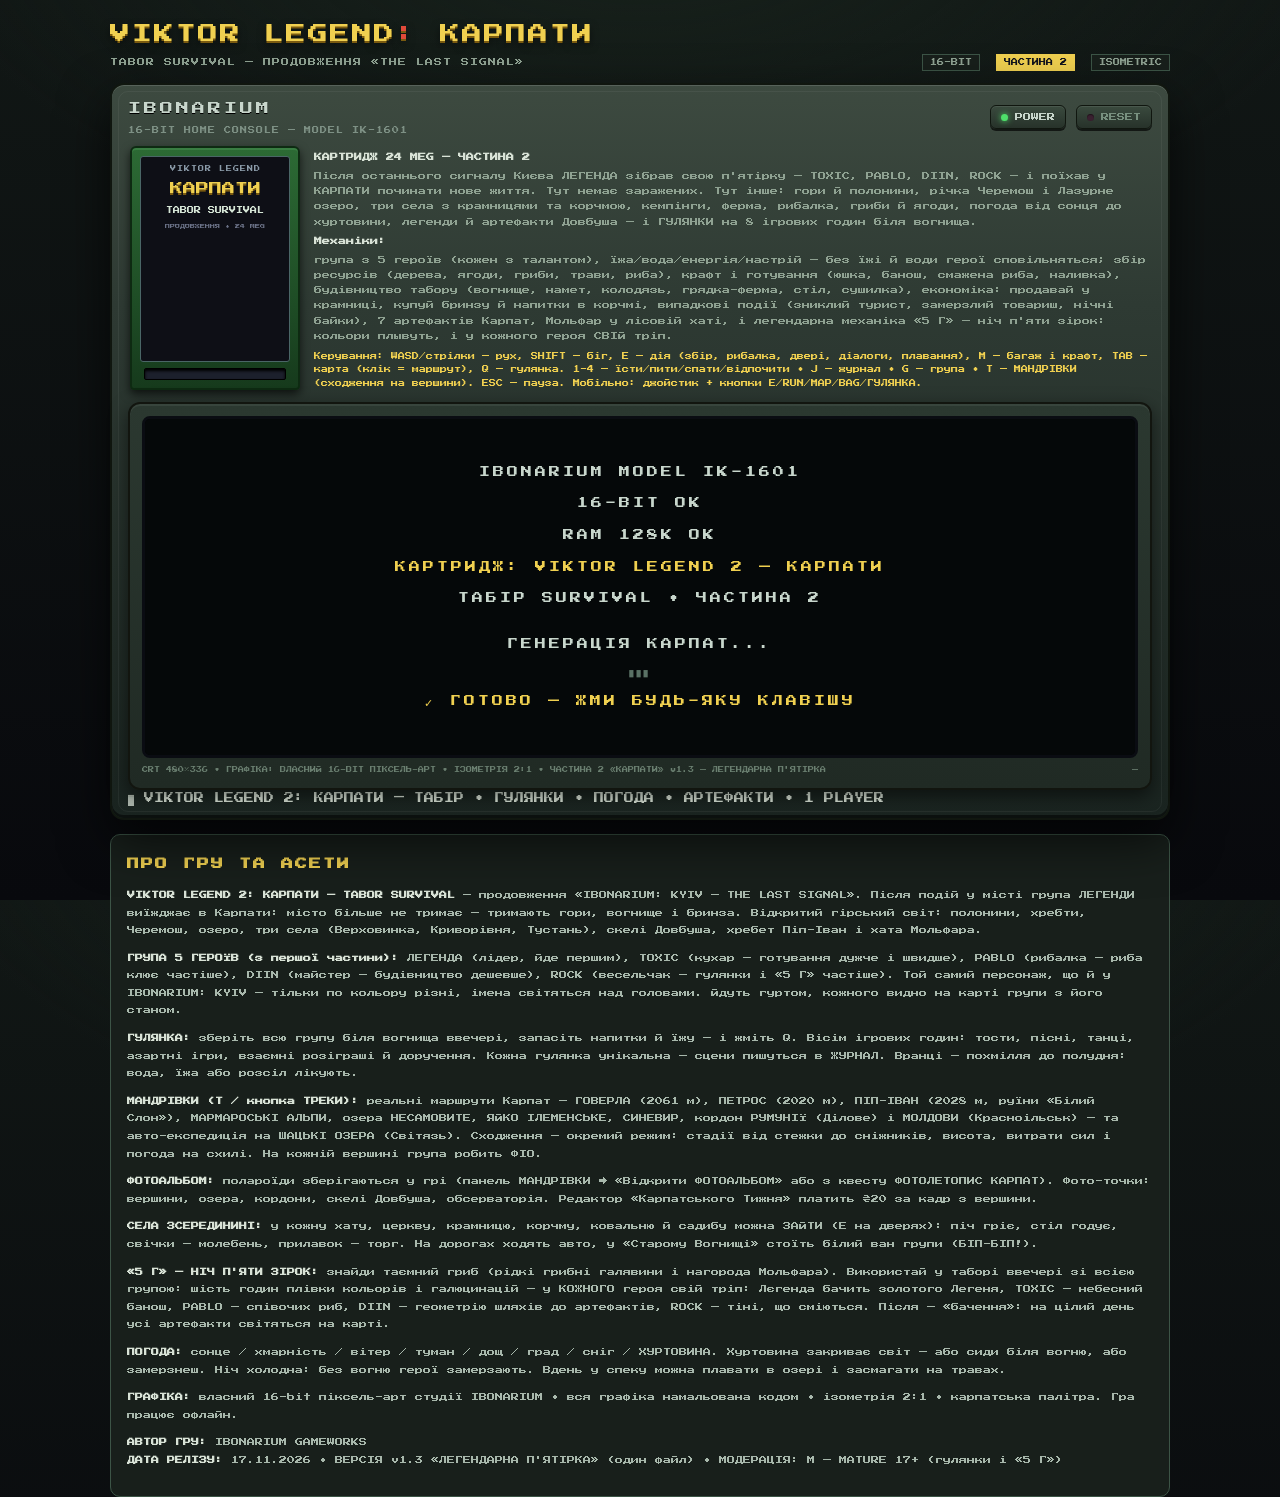
==== index.dev.html @ 7508c74d "Add files via upload" ====
<!DOCTYPE html>
<html lang="uk">
<head>
<meta charset="UTF-8">
<meta name="viewport" content="width=device-width, initial-scale=1, maximum-scale=1, user-scalable=no">
<title>VIKTOR LEGEND 2: КАРПАТИ — TABOR SURVIVAL • 16-BIT</title>
<link rel="preconnect" href="https://fonts.googleapis.com">
<link rel="preconnect" href="https://fonts.gstatic.com" crossorigin>
<link href="https://fonts.googleapis.com/css2?family=Press+Start+2P&display=swap" rel="stylesheet">
<link rel="stylesheet" href="style.css?v=13">
</head>
<body>
<div id="shell">
  <header id="pagehead">
    <div class="ph-l">
      <span class="ph-t1">VIKTOR LEGEND<span class="ph-dot">:</span> КАРПАТИ</span>
      <span class="ph-t2">TABOR SURVIVAL — ПРОДОВЖЕННЯ «THE LAST SIGNAL»</span>
    </div>
    <div class="ph-r">
      <span class="ph-badge">16-BIT</span>
      <span class="ph-badge gold">ЧАСТИНА 2</span>
      <span class="ph-badge">ISOMETRIC</span>
    </div>
  </header>

  <div id="console">
    <div id="console-top">
      <div class="cbrand">
        <span class="cb1">IBONARIUM</span>
        <span class="cb2">16-BIT HOME CONSOLE — MODEL IK-1601</span>
      </div>
      <div class="cctl">
        <button id="btn-power" class="cbtn active" title="Живлення"><i class="led"></i><span>POWER</span></button>
        <button id="btn-reset" class="cbtn" title="Перезапуск гри"><i class="led"></i><span>RESET</span></button>
      </div>
    </div>

    <div id="cartrow">
      <div id="cart">
        <div id="cart-label">
          <span class="cl-top">VIKTOR LEGEND</span>
          <span class="cl-mid">КАРПАТИ</span>
          <span class="cl-low">TABOR SURVIVAL</span>
          <span class="cl-foot">ПРОДОВЖЕННЯ • 24 MEG</span>
        </div>
        <div id="cart-slot"></div>
      </div>
      <div id="cart-info">
        <b>КАРТРИДЖ 24 MEG — ЧАСТИНА 2</b>
        Після останнього сигналу Києва ЛЕГЕНДА зібрав свою п'ятірку — TOXIC, PABLO, DIIN, ROCK — і поїхав у КАРПАТИ починати нове життя. Тут немає заражених. Тут інше: гори й полонини, річка Черемош і Лазурне озеро, три села з крамницями та корчмою, кемпінги, ферма, рибалка, гриби й ягоди, погода від сонця до хуртовини, легенди й артефакти Довбуша — і ГУЛЯНКИ на 8 ігрових годин біля вогнища.
        <b>Механіки:</b> група з 5 героїв (кожен з талантом), їжа/вода/енергія/настрій — без їжі й води герої сповільняться; збір ресурсів (дерева, ягоди, гриби, трави, риба), крафт і готування (юшка, банош, смажена риба, наливка), будівництво табору (вогнище, намет, колодязь, грядка-ферма, стіл, сушилка), економіка: продавай у крамниці, купуй бринзу й напитки в корчмі, випадкові події (зниклий турист, замерзлий товариш, нічні байки), 7 артефактів Карпат, Мольфар у лісовій хаті, і легендарна механіка «5 Г» — ніч п'яти зірок: кольори плывуть, і у кожного героя СВІЙ тріп.
        <span class="cart-warn">Керування: WASD/стрілки — рух, SHIFT — біг, E — дія (збір, рибалка, двері, діалоги, плавання), M — багаж і крафт, TAB — карта (клік = маршрут), Q — гулянка. 1-4 — їсти/пити/спати/відпочити • J — журнал • G — група • T — МАНДРІВКИ (сходження на вершини). ESC — пауза. Мобільно: джойстик + кнопки E/RUN/MAP/BAG/ГУЛЯНКА.</span>
      </div>
    </div>

    <div id="tv">
      <div id="crt">
        <canvas id="game" width="480" height="336"></canvas>
        <div id="scanlines"></div>
        <div id="vign"></div>
        <button id="btn-fs-crt" title="На все вікно (V / подвійний клік)">⛶</button>
        <div id="dpad"><div id="dpad-stick"><div id="dpad-knob"></div></div></div>
        <div id="tbtns">
          <div class="tbn" data-tk="a">E</div>
          <div class="tbn" data-tk="h">RUN</div>
          <div class="tbn" data-tk="c">MAP</div>
          <div class="tbn" data-tk="d">BAG</div>
          <div class="tbn" data-tk="g">ГРУПА</div>
          <div class="tbn q" data-tk="q">ГУЛЯНКА</div>
          <div class="tbn" data-tk="t">ТРЕКИ</div>
        </div>

        <div id="hud" class="hidden">
          <div id="hud-tl">
            <canvas id="face" width="46" height="46"></canvas>
            <div id="hud-bars">
              <div class="bname">ЛЕГЕНДА — ЛІДЕР</div>
              <div class="bar hp"><i id="bar-hp"></i><u>СИЛИ</u></div>
              <div class="bar-row">
                <div class="bar mini hu"><i id="bar-hu"></i></div>
                <div class="bar mini wa"><i id="bar-wa"></i></div>
                <div class="bar mini mo"><i id="bar-mo"></i></div>
              </div>
              <div class="bar-row lbls"><span>ЇЖА</span><span>ВОДА</span><span>НАСТРІЙ</span></div>
              <div id="hud-team"></div>
            </div>
          </div>

          <div id="hud-tr">
            <div id="hud-day">ДЕНЬ 1 <span id="hud-clock">08:00</span> <span id="hud-wx" class="wxs">СОНЦЕ</span> <b id="hud-money">₴0</b></div>
            <canvas id="minimap" width="120" height="120"></canvas>
            <div id="hud-mission">
              <span class="mflag"></span>
              <div id="hud-mtitle">...</div>
            </div>
            <div id="hud-mob"></div>
          </div>

          <div id="hud-alert" class="hidden"></div>

          <div id="hotbar">
            <div class="slot" data-i="0"><b>1</b><span>ЇСТИ</span></div>
            <div class="slot" data-i="1"><b>2</b><span>ПИТИ</span></div>
            <div class="slot" data-i="2"><b>3</b><span>СПАТИ</span></div>
            <div class="slot" data-i="3"><b>4</b><span>ВІДПОЧ.</span></div>
          </div>

          <div id="prompt" class="hidden"></div>
          <div id="log"></div>
          <div id="banner" class="hidden"></div>
        </div>

        <div id="ui">
          <div id="boot" class="screen"></div>

          <div id="title" class="screen hidden">
            <canvas id="logo" width="320" height="150"></canvas>
            <div id="menu"></div>
            <div id="title-foot">© 199X IBONARIUM GAMES • КАРПАТИ • 16-BIT ISOMETRIC SURVIVAL</div>
          </div>

          <div id="dlg" class="screen hidden">
            <div id="dlg-box">
              <div id="dlg-name">—</div>
              <div id="dlg-text">—</div>
              <div id="dlg-opts"></div>
            </div>
          </div>

          <div id="panel" class="screen hidden">
            <div id="panel-box">
              <div id="panel-head"><span id="panel-title">—</span><b id="panel-x">ESC — ЗАКРИТИ</b></div>
              <div id="panel-body"></div>
            </div>
          </div>

          <div id="scene" class="screen hidden">
            <div id="scene-box">
              <div id="scene-icon">🔥</div>
              <div id="scene-title">—</div>
              <div id="scene-text">—</div>
              <div id="scene-foot">ДАЛІ ▶ (E / клік)</div>
            </div>
          </div>

          <div id="fade" class="hidden"></div>
        </div>
      </div>
      <div id="tv-foot">
        <span>CRT 480×336 • ГРАФІКА: ВЛАСНИЙ 16-BIT ПІКСЕЛЬ-АРТ • ІЗОМЕТРІЯ 2:1 • ЧАСТИНА 2 «КАРПАТИ» v1.3 — ЛЕГЕНДАРНА П'ЯТІРКА</span>
        <span id="fps">—</span>
      </div>
    </div>

    <div id="console-foot">
      <span>▓ VIKTOR LEGEND 2: КАРПАТИ — ТАБІР • ГУЛЯНКИ • ПОГОДА • АРТЕФАКТИ • 1 PLAYER</span>
    </div>
  </div>

  <section id="about">
    <h3>ПРО ГРУ ТА АСЕТИ</h3>
    <p><b>VIKTOR LEGEND 2: КАРПАТИ — TABOR SURVIVAL</b> — продовження «IBONARIUM: KYIV — THE LAST SIGNAL». Після подій у місті група ЛЕГЕНДИ виїжджає в Карпати: місто більше не тримає — тримають гори, вогнище і бринза. Відкритий гірський світ: полонини, хребти, Черемош, озеро, три села (Верховинка, Криворівня, Тустань), скелі Довбуша, хребет Піп-Іван і хата Мольфара.</p>
    <p><b>ГРУПА 5 ГЕРОЇВ (з першої частини):</b> ЛЕГЕНДА (лідер, йде першим), TOXIC (кухар — готування дужче і швидше), PABLO (рибалка — риба клює частіше), DIIN (майстер — будівництво дешевше), ROCK (весельчак — гулянки і «5 Г» частіше). Той самий персонаж, що й у IBONARIUM: KYIV — тільки по кольору різні, імена світяться над головами. Йдуть гуртом, кожного видно на карті групи з його станом.</p>
    <p><b>ГУЛЯНКА:</b> зберіть всю групу біля вогнища ввечері, запасіть напитки й їжу — і жміть Q. Вісім ігрових годин: тости, пісні, танці, азартні ігри, взаємні розіграші й доручення. Кожна гулянка унікальна — сцени пишуться в ЖУРНАЛ. Вранці — похмілля до полудня: вода, їжа або розсіл лікують.</p>
    <p><b>МАНДРІВКИ (T / кнопка ТРЕКИ):</b> реальні маршрути Карпат — ГОВЕРЛА (2061 м), ПЕТРОС (2020 м), ПІП-ІВАН (2028 м, руїни «Білий Слон»), МАРМАРОСЬКІ АЛЬПИ, озера НЕСАМОВИТЕ, ЯЙКО ІЛЕМЕНСЬКЕ, СИНЕВИР, кордон РУМУНІЇ (Ділове) і МОЛДОВИ (Красноільськ) — та авто-експедиція на ШАЦЬКІ ОЗЕРА (Світязь). Сходження — окремий режим: стадії від стежки до сніжників, висота, витрати сил і погода на схилі. На кожній вершині група робить ФІО.</p>
  <p><b>ФОТОАЛЬБОМ:</b> полароїди зберігаються у грі (панель МАНДРІВКИ → «Відкрити ФОТОАЛЬБОМ» або з квесту ФОТОЛЕТОПИС КАРПАТ). Фото-точки: вершини, озера, кордони, скелі Довбуша, обсерваторія. Редактор «Карпатського Тижня» платить ₴20 за кадр з вершини.</p>
  <p><b>СЕЛА ЗСЕРЕДИНИНІ:</b> у кожну хату, церкву, крамницю, корчму, ковальню й садибу можна ЗАЙТИ (E на дверях): піч гріє, стіл годує, свічки — молебень, прилавок — торг. На дорогах ходять авто, у «Старому Вогнищі» стоїть білий ван групи (БІП-БІП!).</p>
  <p><b>«5 Г» — НІЧ П'ЯТИ ЗІРОК:</b> знайди таємний гриб (рідкі грибні галявини і нагорода Мольфара). Використай у таборі ввечері зі всією групою: шість годин плівки кольорів і галюцинацій — у КОЖНОГО героя свій тріп: Лєгенда бачить золотого Легеня, TOXIC — небесний банош, PABLO — співочих риб, DIIN — геометрію шляхів до артефактів, ROCK — тіні, що сміються. Після — «бачення»: на цілий день усі артефакти світяться на карті.</p>
    <p><b>ПОГОДА:</b> сонце / хмарність / вітер / туман / дощ / град / сніг / ХУРТОВИНА. Хуртовина закриває світ — або сиди біля вогню, або замерзнеш. Ніч холодна: без вогню герої замерзають. Вдень у спеку можна плавати в озері і засмагати на травах.</p>
    <p><b>ГРАФІКА:</b> власний 16-bit піксель-арт студії IBONARIUM • вся графіка намальована кодом • ізометрія 2:1 • карпатська палітра. Гра працює офлайн.</p>
    <p><b>АВТОР ГРУ:</b> IBONARIUM GAMEWORKS<br><b>ДАТА РЕЛІЗУ:</b> 17.11.2026 • ВЕРСІЯ v1.3 «ЛЕГЕНДАРНА П'ЯТІРКА» (один файл) • МОДЕРАЦІЯ: M — MATURE 17+ (гулянки і «5 Г»)</p>
  </section>
</div>
<script src="js/palette.js?v=13"></script>
<script src="js/audio.js?v=13"></script>
<script src="js/v5assets.js?v=13"></script>
<script src="js/sprites.js?v=13"></script>
<script src="js/world.js?v=13"></script>
<script src="js/ents.js?v=13"></script>
<script src="js/sys.js?v=13"></script>
<script src="js/gfx.js?v=13"></script>
<script src="js/main.js?v=13"></script>
</body>
</html>
---- style.css ----
/* VIKTOR LEGEND 2: KARPATY — console shell + HUD styles (part 2, Carpathian edition) */
:root{
  --bg0:#08090d; --bg1:#111715; --bg2:#181f1b; --bg3:#20292a;
  --met1:#2e3a33; --met2:#3d4a40; --met3:#4a5a4e; --metD:#1a2420;
  --ink:#d8e2d6; --dim:#8fa292; --gold:#f0d050; --red:#e04a3a; --grn:#4ee06a;
  --hp:#4ec84e; --st:#3aa0e0; --hu:#e0a030; --wa:#38b8d8; --mo:#e07ab8;
  --darkhud:#0b1410cc; --darkhud2:#0b1410ee; --line:#3c5446;
}
*{margin:0;padding:0;box-sizing:border-box}
html,body{height:100%}
body{
  background:
    radial-gradient(1200px 600px at 50% -10%, #17211b 0%, transparent 60%),
    linear-gradient(180deg, var(--bg1), var(--bg0));
  color:var(--ink);
  font-family:'Press Start 2P', monospace;
  font-size:10px; line-height:1.6;
  display:flex; justify-content:center;
  padding:18px 10px 30px;
  image-rendering:pixelated;
}
#shell{width:min(1060px,100%);display:flex;flex-direction:column;gap:14px}

/* ---------- header ---------- */
#pagehead{display:flex;justify-content:space-between;align-items:flex-end;gap:10px;flex-wrap:wrap}
.ph-t1{font-size:20px;color:var(--gold);letter-spacing:2px;text-shadow:0 2px 0 #7a5a10, 0 4px 8px #0008}
.ph-dot{color:var(--red)}
.ph-t2{display:block;margin-top:6px;font-size:8px;color:var(--dim);letter-spacing:1px}
.ph-badge{font-size:7px;color:var(--dim);border:1px solid var(--line);padding:4px 7px;margin-left:6px;background:var(--bg2)}
.ph-badge.gold{color:#12141c;background:var(--gold);border-color:var(--gold)}

/* ---------- console shell ---------- */
#console{
  background:linear-gradient(180deg,var(--met2),var(--met1) 30%,var(--metD));
  border:2px solid #10160f; border-radius:14px;
  box-shadow:0 20px 50px #000a, inset 0 1px 0 #ffffff22, inset 0 -3px 0 #0008;
  padding:14px 16px 12px; position:relative;
}
#console:before{content:"";position:absolute;inset:6px;border:1px solid #ffffff0d;border-radius:10px;pointer-events:none}
#console-top{display:flex;justify-content:space-between;align-items:center;gap:10px;flex-wrap:wrap;margin-bottom:10px}
.cbrand{display:flex;flex-direction:column;gap:5px}
.cb1{font-size:13px;color:#c8d6cc;letter-spacing:3px;text-shadow:0 1px 0 #000}
.cb2{font-size:7px;color:#7d9084;letter-spacing:1px}
.cctl{display:flex;gap:10px}
.cbtn{
  font-family:inherit;font-size:8px;color:#c8d6cc;background:linear-gradient(180deg,#3a4a3e,#27322a);
  border:1px solid #10160f;border-radius:6px;padding:7px 10px;cursor:pointer;
  display:flex;align-items:center;gap:7px;box-shadow:0 2px 0 #000a, inset 0 1px 0 #ffffff14;
}
.cbtn:active{transform:translateY(1px)}
.cbtn .led{width:7px;height:7px;border-radius:50%;background:#3a2030;box-shadow:inset 0 1px 1px #0007}
.cbtn.active .led{background:var(--grn);box-shadow:0 0 6px var(--grn)}
.cbtn:not(.active){color:#78907f}

/* cartridge row */
#cartrow{display:flex;gap:14px;align-items:stretch;margin:4px 2px 12px}
#cart{
  width:170px;min-height:96px;border-radius:6px 6px 4px 4px;
  background:linear-gradient(180deg,#2c6a34,#1d4a24 70%,#163a1c);
  border:2px solid #0e2a12; box-shadow:0 4px 10px #000a, inset 0 2px 0 #4e9a5866;
  display:flex;flex-direction:column;padding:8px;position:relative;
}
#cart-label{flex:1;background:#0e0f16;border:1px solid #4a6666;border-radius:3px;padding:8px 6px;display:flex;flex-direction:column;gap:5px;text-align:center}
.cl-top{font-size:6px;color:#8a9aa8;letter-spacing:1px}
.cl-mid{font-size:13px;color:var(--gold);text-shadow:0 2px 0 #7a5a10}
.cl-low{font-size:7px;color:#d6e6d6}
.cl-foot{font-size:5px;color:#6a7186;margin-top:2px}
#cart-slot{height:12px;margin:6px 4px 0;background:#1c202c;border-radius:2px;border:1px solid #000;box-shadow:inset 0 2px 3px #000}
#cart-info{flex:1;font-size:8px;color:var(--dim);line-height:1.9;align-self:center}
#cart-info b{color:var(--ink);display:block;margin:4px 0}
.cart-warn{display:block;margin-top:6px;color:var(--gold);font-size:7px}

/* ---------- TV / CRT ---------- */
#tv{
  background:linear-gradient(180deg,#2b3830,#202a24);
  border:2px solid #12150f;border-radius:12px;padding:12px;
  box-shadow:inset 0 2px 0 #ffffff10, 0 6px 18px #0008;
  position:relative;
}
#crt{position:relative;background:#000;border-radius:8px;overflow:hidden;border:3px solid #0a0c12;box-shadow:inset 0 0 40px #000}
#game{display:block;image-rendering:pixelated;image-rendering:crisp-edges;background:#000;margin:0 auto;width:100%;max-width:480px}
#scanlines{position:absolute;inset:0;pointer-events:none;background:repeating-linear-gradient(180deg,#0000 0 2px,#00000038 2px 3px);mix-blend-mode:multiply}
#vign{position:absolute;inset:0;pointer-events:none;background:radial-gradient(ellipse at center, transparent 55%, #00000070 100%)}
#btn-fs-crt{position:absolute;right:8px;top:8px;z-index:9;font-family:inherit;font-size:9px;color:#c8d6cc;background:#0b141088;border:1px solid var(--line);cursor:pointer;padding:4px 6px}
#tv-foot{display:flex;justify-content:space-between;gap:8px;font-size:6px;color:#6a7f70;margin-top:8px;flex-wrap:wrap}

/* ---------- touch controls ---------- */
#dpad{position:absolute;left:3.5%;bottom:8%;width:92px;height:92px;z-index:8;touch-action:none}
#dpad-stick{position:absolute;inset:0;border-radius:50%;background:#0b1410aa;border:2px solid var(--line)}
#dpad.on #dpad-stick{border-color:var(--gold)}
#dpad-knob{position:absolute;left:50%;top:50%;width:36px;height:36px;margin:-18px 0 0 -18px;border-radius:50%;background:#2a382e;border:2px solid var(--line);box-shadow:0 3px 0 #000}
#tbtns{position:absolute;right:3.5%;bottom:8%;display:grid;grid-template-columns:repeat(2,64px);gap:8px;z-index:8}
.tbn{width:64px;height:34px;display:flex;align-items:center;justify-content:center;font-size:8px;color:#d8e2d6;background:#0b1410aa;border:2px solid var(--line);border-radius:8px;user-select:none;cursor:pointer;touch-action:none}
.tbn.on{background:#2a3a2e;border-color:var(--gold);color:var(--gold)}
.tbn.q{grid-column:1/3;height:30px;color:var(--mo);font-size:7px}

/* ---------- HUD ---------- */
.hidden{display:none !important}
#hud{position:absolute;inset:0;pointer-events:none;font-size:8px;z-index:5}
#hud-tl{position:absolute;left:2.5%;top:3%;display:flex;gap:8px;align-items:flex-start}
#face{image-rendering:pixelated;border:2px solid #455c4e;background:#0b1410;box-shadow:0 2px 0 #000}
#hud-bars{display:flex;flex-direction:column;gap:4px;background:var(--darkhud);border:1px solid var(--line);padding:6px 8px;min-width:158px}
.bname{font-size:6px;color:var(--ink)}
.bar{position:relative;height:8px;background:#171a24;border:1px solid #000;width:140px}
.bar i{position:absolute;left:0;top:0;bottom:0;background:var(--hp);width:100%}
.bar u{position:absolute;right:2px;top:-1px;font-size:6px;color:#fff8;text-decoration:none;line-height:9px}
.bar-row{display:flex;align-items:center;gap:4px}
.bar.mini{width:48px;height:5px}
.bar.mini i{background:var(--hu)}
.bar.mini.wa i{background:var(--wa)}
.bar.mini.mo i{background:var(--mo)}
.lbls{font-size:5px;color:#8a9a8e;gap:10px}
.lbls span{width:48px;text-align:center}
#hud-team{display:flex;flex-direction:column;gap:2px;margin-top:3px}
.tm-row{display:flex;align-items:center;gap:5px;font-size:6px;color:#b8c8ba}
.tm-row .dot{width:6px;height:6px;flex:0 0 auto}
.tm-row .stt{margin-left:auto;color:#78907f}
.tm-row.bad .stt{color:#e07060}

#hud-tr{position:absolute;right:2.5%;top:3%;display:flex;flex-direction:column;align-items:flex-end;gap:4px}
#hud-loc{font-size:8px;color:var(--gold);text-shadow:0 1px 0 #000;background:var(--darkhud);border:1px solid var(--line);padding:3px 6px}
#hud-day{font-size:6px;color:#aec6b4;background:var(--darkhud);border:1px solid var(--line);padding:3px 6px}
#hud-day b{color:var(--gold)}
#hud-wx.wxs{color:#f0d050}#hud-wx.wxc{color:#c8cdd8}#hud-wx.wxw{color:#c8cdd8}#hud-wx.wxf{color:#9aa8c0}#hud-wx.wxr{color:#7ab0e0}#hud-wx.wxh{color:#8ad0e0}#hud-wx.wxn{color:#a8c8e8}#hud-wx.wxb{color:#e8f4ff}
#minimap{image-rendering:pixelated;border:2px solid var(--line);background:#07080d;box-shadow:0 2px 0 #000;width:120px;height:120px}
#hud-mission{display:flex;align-items:center;gap:6px;background:var(--darkhud);border:1px solid var(--line);padding:5px 7px;max-width:200px}
.mflag{width:0;height:0;border-left:6px solid transparent;border-right:6px solid transparent;border-top:8px solid var(--gold);flex:0 0 auto}
#hud-mtitle{font-size:6px;color:var(--gold);line-height:1.5}
#hud-mob{font-size:6px;color:var(--grn);background:var(--darkhud);border:1px solid var(--line);padding:3px 6px}
#hud-mob:empty{display:none}

#hud-alert{position:absolute;left:50%;top:2.5%;transform:translateX(-50%);font-size:7px;letter-spacing:1px;
  padding:5px 10px;background:var(--darkhud2);border:1px solid var(--line);white-space:nowrap;z-index:6;
  max-width:62%;overflow:hidden;text-overflow:ellipsis;text-shadow:0 1px 0 #000}
#hud-alert.al-red{color:#ffb2a2;background:#3a1210dd;border-color:#e04a3a;animation:alblink .9s ease-in-out infinite}
#hud-alert.al-warn{color:#f0d050;background:#2e2410dd;border-color:#b08624;animation:alblink 1.6s ease-in-out infinite}
#hud-alert.al-ok{color:#8fd090;background:#122a18dd;border-color:#3e7a4e}
#hud-alert.al-fun{color:#e8a0d0;background:#2a1028dd;border-color:#b05a98;animation:alblink 1.2s ease-in-out infinite}
@keyframes alblink{0%,100%{opacity:1}50%{opacity:.5}}

#hotbar{position:absolute;left:2.5%;bottom:26%;display:flex;gap:6px;z-index:5}
.slot{position:relative;width:44px;height:30px;background:var(--darkhud2);border:2px solid var(--line);display:flex;align-items:center;justify-content:center}
.slot b{position:absolute;left:2px;top:1px;font-size:6px;color:#8a9a8e;font-weight:400}
.slot span{font-size:5px;color:var(--ink);text-align:center;line-height:1.3}

#prompt{position:absolute;left:50%;bottom:24%;transform:translateX(-50%);font-size:8px;color:#fff;background:var(--darkhud2);border:1px solid var(--gold);padding:6px 10px;white-space:nowrap;z-index:5}
#prompt b{color:var(--gold)}
#log{position:absolute;left:50%;bottom:6%;transform:translateX(-50%);display:flex;flex-direction:column;gap:2px;align-items:center;width:70%;z-index:5}
.log-line{font-size:6px;color:#cfd8d2;background:#0b1410aa;padding:2px 6px;animation:logfade 4s forwards;text-align:center}
.log-line.gold{color:var(--gold)}
.log-line.red{color:#ff8a7a}
.log-line.fun{color:#e8a0d0}
@keyframes logfade{0%{opacity:0;transform:translateY(4px)}8%{opacity:1;transform:none}75%{opacity:1}100%{opacity:0}}
#banner{position:absolute;left:50%;top:30%;transform:translateX(-50%);font-size:10px;color:var(--gold);background:var(--darkhud2);border:2px solid var(--gold);padding:10px 16px;text-align:center;animation:ban 2.6s forwards;white-space:nowrap;z-index:7;max-width:90%}
@keyframes ban{0%{opacity:0;transform:translateX(-50%) scale(.9)}10%{opacity:1;transform:translateX(-50%) scale(1)}80%{opacity:1}100%{opacity:0}}

/* ---------- screens / panels ---------- */
/* v1.3: z-index 30 — ДІАЛОГИ ТА ПАНЕЛІ ПОВЕРХ МОБІЛЬНИХ КНОПОК (dpad/tbtns z:8) */
#ui{position:absolute;inset:0;pointer-events:none;font-size:9px;z-index:30}
.screen{position:absolute;inset:0;background:#050809;display:flex;flex-direction:column;align-items:center;justify-content:center;gap:14px;pointer-events:auto;text-align:center;padding:4%}
.menu{display:flex;flex-direction:column;gap:8px;align-items:center}
.mi{font-size:9px;color:#9ab5a5;padding:7px 14px;border:1px solid transparent;cursor:pointer;letter-spacing:1px}
.mi.sel{color:var(--gold);border-color:var(--gold);background:#f0d05014}
.mi:before{content:"» ";visibility:hidden}
.mi.sel:before{visibility:visible}

#boot{justify-content:center}
#boot .bline{font-size:11px;color:#c8d6cc;letter-spacing:3px}
#boot .bline.dim{font-size:7px;color:#5a7165}
#boot .bline.gold{color:var(--gold)}
#boot .blink{animation:blink 1s steps(2) infinite}
@keyframes blink{50%{opacity:0}}

#title{background:radial-gradient(ellipse at 50% 30%, #101a12 0%, #050809 75%)}
#logo{image-rendering:pixelated;width:min(480px,80%)}
#title-foot{font-size:6px;color:#5a7165;letter-spacing:1px}

#dlg{background:#05080966}
#dlg-box{width:min(92%,460px);background:var(--darkhud2);border:2px solid var(--line);padding:14px;text-align:left}
#dlg-name{font-size:8px;color:var(--gold);margin-bottom:8px}
#dlg-text{font-size:8px;color:#d8e2d6;line-height:2;min-height:44px}
#dlg-opts{display:flex;flex-direction:column;gap:6px;margin-top:10px}
.dopt{font-size:8px;color:#9ab5a5;border:1px solid var(--line);padding:6px 8px;cursor:pointer;text-align:left}
.dopt.sel{color:var(--gold);border-color:var(--gold)}
.dopt small{display:block;color:#6a8a76;font-size:6px;margin-top:2px}

#panel{background:#04070a;padding:2.5%}
#panel-box{width:min(96%,700px);max-height:100%;margin:0 auto;display:flex;flex-direction:column;background:var(--darkhud2);border:2px solid var(--line);padding:12px;text-align:left}
#panel-head{display:flex;justify-content:space-between;align-items:center;gap:8px;margin-bottom:8px}
#panel-title{font-size:11px;color:var(--gold);letter-spacing:2px}
#panel-x{font-size:6px;color:#6a8a76}
#panel-body{overflow-y:auto;font-size:8px;line-height:1.9;min-height:120px}
#panel-body::-webkit-scrollbar{width:8px}
#panel-body::-webkit-scrollbar-thumb{background:var(--met2)}
.prow{display:flex;gap:8px;align-items:center;background:#0b141066;border:1px solid var(--line);padding:6px 8px;margin-bottom:4px}
.prow.click{cursor:pointer}
.prow.click:hover{border-color:var(--gold)}
.prow .q{color:var(--gold);min-width:30px}
.prow .nm{flex:1}
.prow .ds{color:#6a8a76;font-size:6px;flex:1.4}
.prow .ok{color:var(--grn);font-size:6px}
.prow .no{color:#78907f;font-size:6px}
.prow.head{color:var(--gold);background:#14201a66}
.prow.done{opacity:.5}
.pcard{background:#0b141066;border:1px solid var(--line);padding:8px;margin-bottom:6px}
.pcard b{color:var(--gold)}
.pcard .ds{color:#8fa292;font-size:7px;line-height:1.8}
.bar-in{width:100%;height:8px;background:#171a24;border:1px solid #000;margin-top:4px;position:relative}
.bar-in i{position:absolute;left:0;top:0;bottom:0;background:var(--gold)}

#scene{background:#050809cc}
#scene-box{width:min(94%,480px);background:var(--darkhud2);border:2px solid var(--mo);padding:16px}
#scene-icon{font-size:22px;margin-bottom:8px}
#scene-title{font-size:10px;color:var(--mo);letter-spacing:1px;margin-bottom:10px}
#scene-text{font-size:8px;color:#e6dced;line-height:2.1;text-align:left}
#scene-foot{font-size:7px;color:#8a7a9a;margin-top:10px;animation:blink 1.4s steps(2) infinite}

#fade{position:absolute;inset:0;background:#000;pointer-events:auto;opacity:0;transition:opacity .5s}
#fade.on{opacity:1}

/* big map */
#map-row{display:flex;gap:10px;align-items:center;justify-content:center;width:min(96%,700px);flex-wrap:wrap}
#mapc{image-rendering:pixelated;width:min(100%,470px);border:2px solid var(--line);background:#07080d;cursor:crosshair}
#map-side{width:170px;max-height:300px;overflow-y:auto;text-align:left}
.map-it{font-size:7px;padding:5px 6px;border:1px solid var(--line);margin-bottom:4px;cursor:pointer;color:#b8c8ba;background:#0b141066}
.map-it:hover{border-color:var(--gold);color:var(--gold)}
.map-it small{display:block;color:#6a8a76;font-size:6px}

/* ---------- about / footer ---------- */
#about{background:var(--bg2);border:1px solid var(--line);border-radius:10px;padding:16px;font-size:8px;line-height:2.2;color:#a8b8ac;text-align:left}
#about h3{font-size:12px;color:var(--gold);margin-bottom:10px;letter-spacing:2px}
#about p{margin-bottom:10px}
#about b{color:var(--ink)}

/* ---------- fake fullscreen / mobile ---------- */
@media (max-width:700px){
  body{padding:8px 4px 16px}
  .ph-t1{font-size:12px}
  #cartrow{flex-direction:column}
  #cart{width:100%}
  #cart-info{font-size:7px}
  .tbn{width:56px;height:30px;font-size:7px}
  #dpad{width:78px;height:78px}
  /* v1.3: КОМПАКТНИЙ HUD — щоб картинка не втрачалась */
  #hud-bars{min-width:104px;padding:4px 6px;gap:3px}
  .bar{width:92px;height:7px}
  #minimap{width:84px;height:84px;border-width:1px}
  #hud-team{margin-top:2px;gap:1px}
  .tm-row{font-size:5px;gap:3px}
  .tm-row .stt{display:none}
  #hud-mission{max-width:140px;padding:4px 5px}
  #hud-mtitle{font-size:5px}
  #hud-loc{font-size:6px;padding:2px 4px}
  #hud-day{font-size:5px;padding:2px 4px}
  #hud-alert{font-size:6px;max-width:86%;padding:4px 7px}
  #hotbar{bottom:34%;gap:4px}
  .slot{width:36px;height:25px}
  .slot span{font-size:4.5px}
  #prompt{font-size:7px;padding:4px 8px;bottom:26%}
  .log-line{font-size:5px}
  #banner{font-size:8px;padding:8px 12px}
  /* діалоги/панелі: більша частина екрана, менші шрифти */
  #dlg-box{width:97%;padding:10px}
  #dlg-text{font-size:7px;line-height:1.8;min-height:34px}
  #dlg-name{font-size:7px;margin-bottom:5px}
  .dopt{font-size:7px;padding:8px 7px}
  #panel{padding:2%}
  #panel-title{font-size:9px}
  #panel-body{font-size:7px;line-height:1.7}
  .prow .ds{font-size:5px}
  .prow .ok,.prow .no{font-size:5px}
  .pcard .ds{font-size:6px}
  #map-side{width:132px}
}
@media (max-width:420px){
  #hud-team{display:none}
  #minimap{width:70px;height:70px}
  .bar{width:78px}
  #hud-mission{max-width:120px}
}
body.fakefs #shell{max-width:100%}
body.fakefs #console{display:none}
body.fakefs #tv{position:fixed;inset:0;border-radius:0;padding:0;display:flex;align-items:center;justify-content:center;background:#000}
body.fakefs #crt{width:100%;height:100%;border:none;border-radius:0}
body.fakefs #game{width:100%;height:100%;object-fit:contain}

/* ---- v1.2: фотоальбом ---- */
#album-grid{display:flex;flex-wrap:wrap;gap:8px}
.alb-it{width:96px;cursor:pointer;transition:transform .12s}
.alb-it:hover{outline:1px solid var(--gold);transform:scale(1.04)}
#album-big{display:flex;justify-content:center;margin-top:10px}
#alb-big{image-rendering:pixelated}
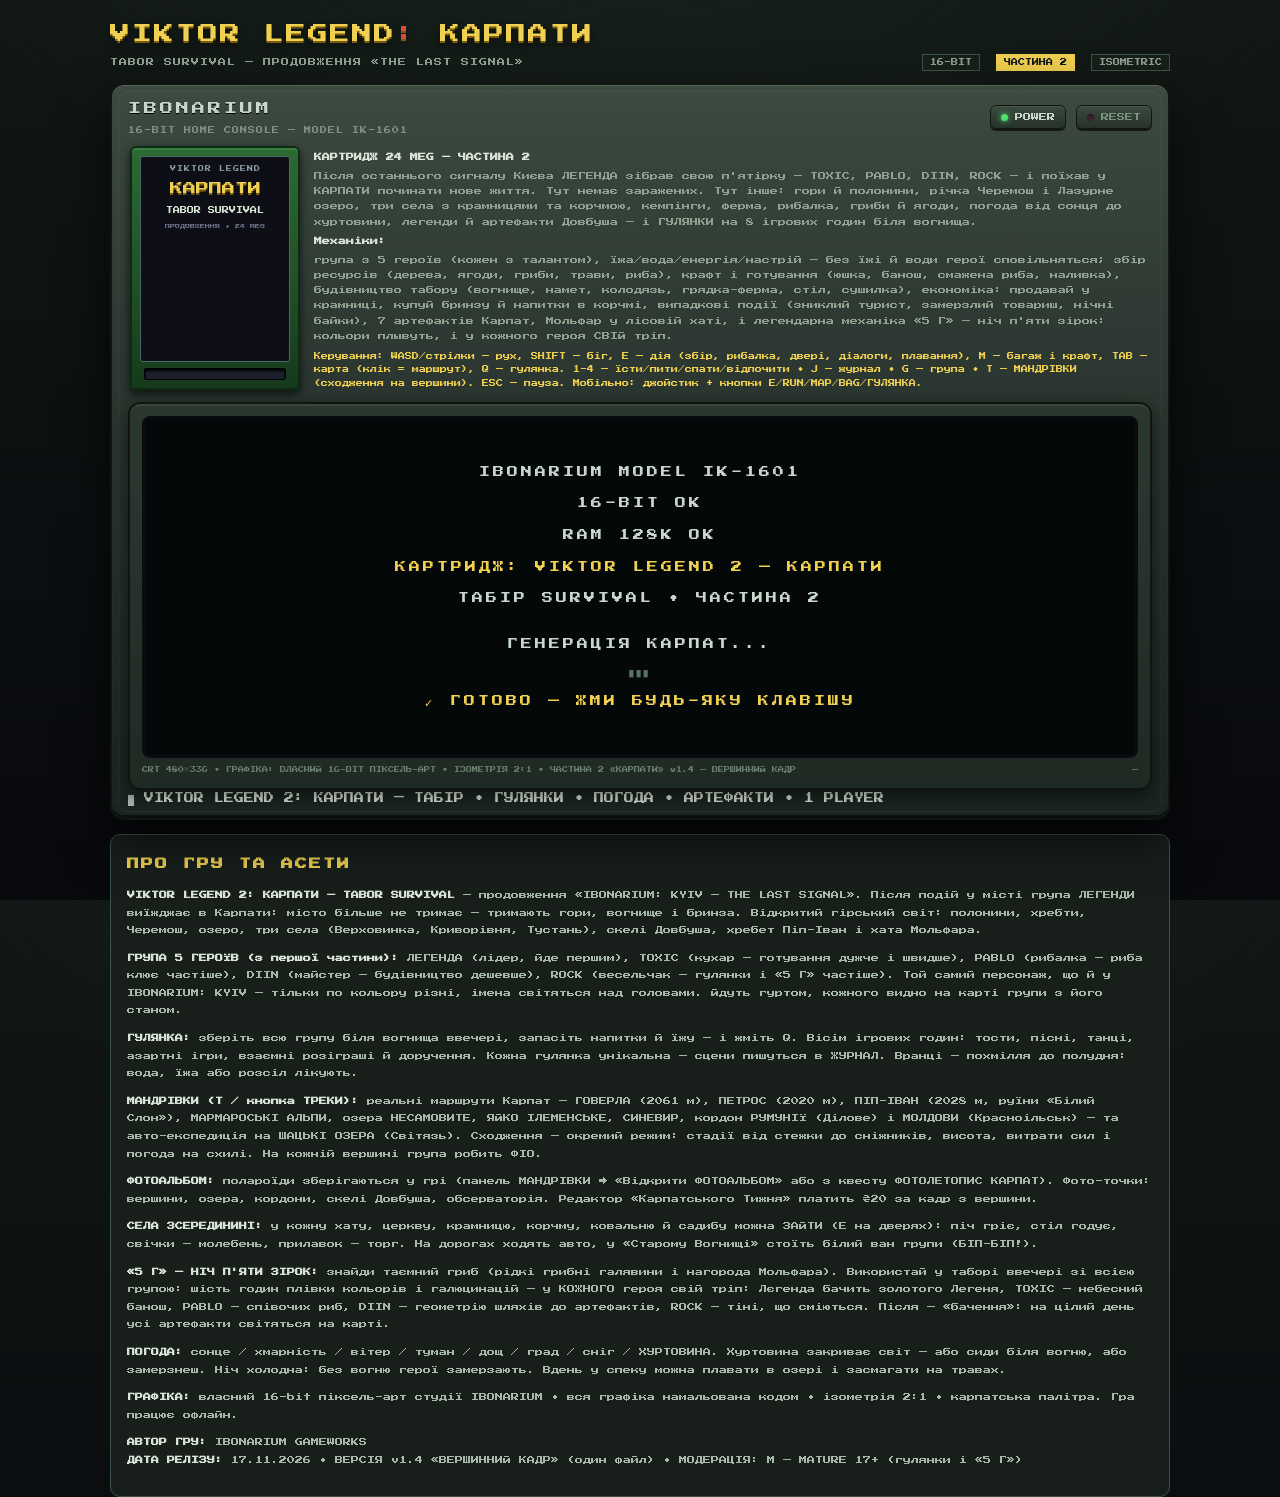
==== commit c8260eec: "Add files via upload" ====
--- a/index.dev.html
+++ b/index.dev.html
@@ -7,7 +7,7 @@
 <link rel="preconnect" href="https://fonts.googleapis.com">
 <link rel="preconnect" href="https://fonts.gstatic.com" crossorigin>
 <link href="https://fonts.googleapis.com/css2?family=Press+Start+2P&display=swap" rel="stylesheet">
-<link rel="stylesheet" href="style.css?v=13">
+<link rel="stylesheet" href="style.css?v=14">
 </head>
 <body>
 <div id="shell">
@@ -119,8 +119,9 @@
             <div id="title-foot">© 199X IBONARIUM GAMES • КАРПАТИ • 16-BIT ISOMETRIC SURVIVAL</div>
           </div>
 
-          <div id="dlg" class="screen hidden">
+                  <div id="dlg" class="screen hidden">
             <div id="dlg-box">
+              <button id="dlg-x" title="Закрити (ESC)">✖</button>
               <div id="dlg-name">—</div>
               <div id="dlg-text">—</div>
               <div id="dlg-opts"></div>
@@ -129,7 +130,7 @@
 
           <div id="panel" class="screen hidden">
             <div id="panel-box">
-              <div id="panel-head"><span id="panel-title">—</span><b id="panel-x">ESC — ЗАКРИТИ</b></div>
+              <div id="panel-head"><span id="panel-title">—</span><button id="panel-x" title="Закрити (ESC)">✖ ЗАКРИТИ</button></div>
               <div id="panel-body"></div>
             </div>
           </div>
@@ -144,10 +145,12 @@
           </div>
 
           <div id="fade" class="hidden"></div>
+          <button id="climb-abort" class="hidden" title="Повернутись з маршруту">✖ ЗІЙТИ З МАРШРУТУ</button>
+          <button id="int-exit" class="hidden" title="Вийти з приміщення (ESC)">✖ ВИХІД</button>
         </div>
       </div>
       <div id="tv-foot">
-        <span>CRT 480×336 • ГРАФІКА: ВЛАСНИЙ 16-BIT ПІКСЕЛЬ-АРТ • ІЗОМЕТРІЯ 2:1 • ЧАСТИНА 2 «КАРПАТИ» v1.3 — ЛЕГЕНДАРНА П'ЯТІРКА</span>
+        <span>CRT 480×336 • ГРАФІКА: ВЛАСНИЙ 16-BIT ПІКСЕЛЬ-АРТ • ІЗОМЕТРІЯ 2:1 • ЧАСТИНА 2 «КАРПАТИ» v1.4 — ВЕРШИННИЙ КАДР</span>
         <span id="fps">—</span>
       </div>
     </div>
@@ -168,17 +171,17 @@
   <p><b>«5 Г» — НІЧ П'ЯТИ ЗІРОК:</b> знайди таємний гриб (рідкі грибні галявини і нагорода Мольфара). Використай у таборі ввечері зі всією групою: шість годин плівки кольорів і галюцинацій — у КОЖНОГО героя свій тріп: Лєгенда бачить золотого Легеня, TOXIC — небесний банош, PABLO — співочих риб, DIIN — геометрію шляхів до артефактів, ROCK — тіні, що сміються. Після — «бачення»: на цілий день усі артефакти світяться на карті.</p>
     <p><b>ПОГОДА:</b> сонце / хмарність / вітер / туман / дощ / град / сніг / ХУРТОВИНА. Хуртовина закриває світ — або сиди біля вогню, або замерзнеш. Ніч холодна: без вогню герої замерзають. Вдень у спеку можна плавати в озері і засмагати на травах.</p>
     <p><b>ГРАФІКА:</b> власний 16-bit піксель-арт студії IBONARIUM • вся графіка намальована кодом • ізометрія 2:1 • карпатська палітра. Гра працює офлайн.</p>
-    <p><b>АВТОР ГРУ:</b> IBONARIUM GAMEWORKS<br><b>ДАТА РЕЛІЗУ:</b> 17.11.2026 • ВЕРСІЯ v1.3 «ЛЕГЕНДАРНА П'ЯТІРКА» (один файл) • МОДЕРАЦІЯ: M — MATURE 17+ (гулянки і «5 Г»)</p>
+    <p><b>АВТОР ГРУ:</b> IBONARIUM GAMEWORKS<br><b>ДАТА РЕЛІЗУ:</b> 17.11.2026 • ВЕРСІЯ v1.4 «ВЕРШИННИЙ КАДР» (один файл) • МОДЕРАЦІЯ: M — MATURE 17+ (гулянки і «5 Г»)</p>
   </section>
 </div>
-<script src="js/palette.js?v=13"></script>
-<script src="js/audio.js?v=13"></script>
-<script src="js/v5assets.js?v=13"></script>
-<script src="js/sprites.js?v=13"></script>
-<script src="js/world.js?v=13"></script>
-<script src="js/ents.js?v=13"></script>
-<script src="js/sys.js?v=13"></script>
-<script src="js/gfx.js?v=13"></script>
-<script src="js/main.js?v=13"></script>
+<script src="js/palette.js?v=14"></script>
+<script src="js/audio.js?v=14"></script>
+<script src="js/v5assets.js?v=14"></script>
+<script src="js/sprites.js?v=14"></script>
+<script src="js/world.js?v=14"></script>
+<script src="js/ents.js?v=14"></script>
+<script src="js/sys.js?v=14"></script>
+<script src="js/gfx.js?v=14"></script>
+<script src="js/main.js?v=14"></script>
 </body>
 </html>
--- a/style.css
+++ b/style.css
@@ -290,3 +290,19 @@
 .alb-it:hover{outline:1px solid var(--gold);transform:scale(1.04)}
 #album-big{display:flex;justify-content:center;margin-top:10px}
 #alb-big{image-rendering:pixelated}
+
+/* ---- v1.4: хрестики закриття і кнопки режимів (миша + тап, поверх усього) ---- */
+#panel-x{font-family:inherit;font-size:8px;background:#1a241e;color:#f0d050;border:1px solid #3a4a3e;
+  padding:4px 9px;cursor:pointer;pointer-events:auto;letter-spacing:1px}
+#panel-x:hover{background:#2a3a2e;color:#ffe890;border-color:#5cb878}
+#dlg-x{position:absolute;top:-10px;right:-10px;width:24px;height:24px;font-size:11px;line-height:1;
+  background:#1a241e;color:#f0d050;border:1px solid #3a4a3e;cursor:pointer;pointer-events:auto;font-family:inherit}
+#dlg-x:hover{background:#3a1a1e;color:#ff9090;border-color:#d85a5a}
+#dlg-box{position:relative}
+#climb-abort,#int-exit{position:absolute;top:2.5%;right:2%;z-index:40;font-family:inherit;font-size:8px;
+  background:#241a1e;color:#ffb0a0;border:1px solid #6a3a3a;padding:7px 12px;cursor:pointer;
+  pointer-events:auto;letter-spacing:1px}
+#climb-abort:hover,#int-exit:hover{background:#3a2024;color:#ffd0c0;border-color:#d85a5a}
+#climb-abort.hidden,#int-exit.hidden{display:none}
+#panel{cursor:pointer}
+#panel-box{cursor:auto}
